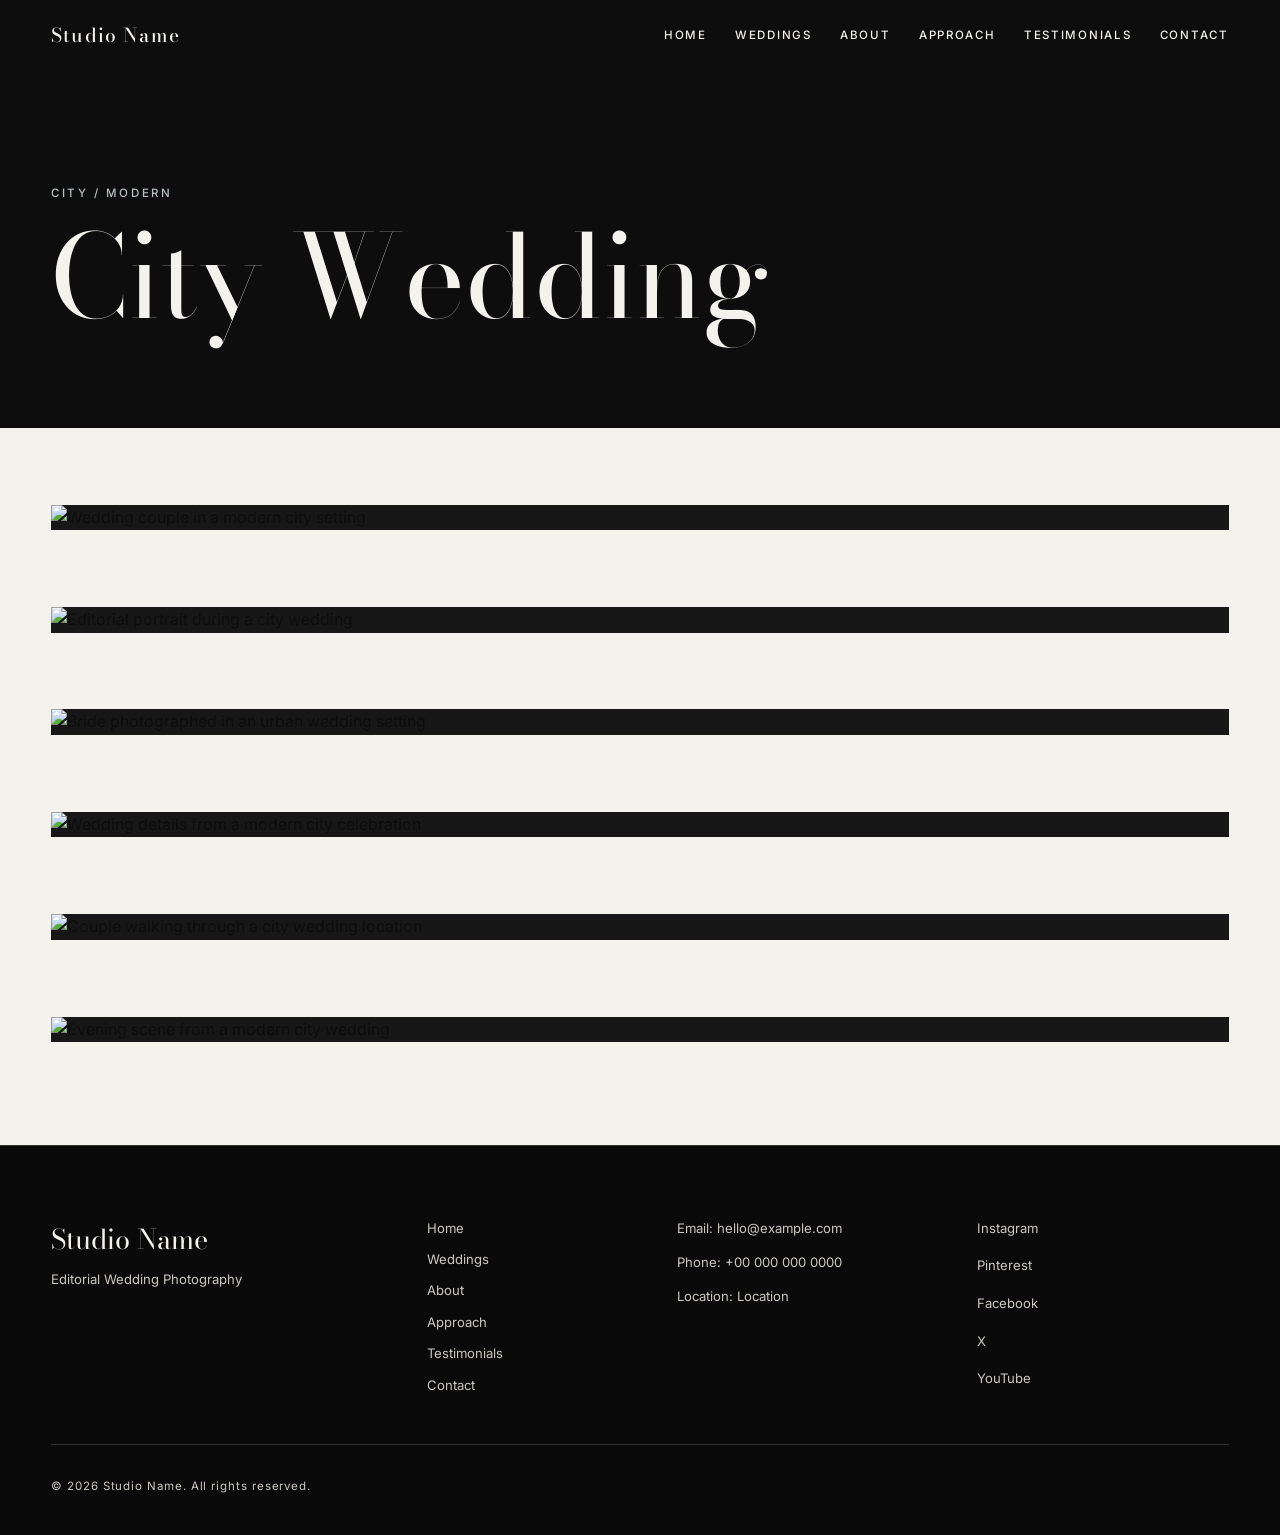
==== wedding-city.html @ 93fc532a "Add wedding galleries and shared interactions" ====
<!DOCTYPE html>
<html lang="en">
<head>
  <meta charset="UTF-8">
  <meta name="viewport" content="width=device-width, initial-scale=1.0">

  <title>City Wedding | Studio Name</title>

  <meta
    name="description"
    content="A refined editorial wedding photography story from Studio Name."
  >

  <meta property="og:title" content="City Wedding | Studio Name">
  <meta
    property="og:description"
    content="A refined editorial wedding photography story from Studio Name."
  >
  <meta property="og:type" content="website">

  <link rel="stylesheet" href="css/style.css">
</head>

<body class="wedding-page">
  <header class="site-header">
    <a class="brand" href="index.html">Studio Name</a>

    <nav class="main-nav" aria-label="Main navigation">
      <a href="index.html#home">Home</a>
      <a href="index.html#weddings">Weddings</a>
      <a href="index.html#about">About</a>
      <a href="index.html#approach">Approach</a>
      <a href="index.html#testimonials">Testimonials</a>
      <a href="index.html#contact">Contact</a>
    </nav>
  </header>

  <main>
    <header class="wedding-page-header">
      <p class="eyebrow">City / Modern</p>
      <h1>City Wedding</h1>
    </header>

    <section
      class="wedding-gallery"
      aria-label="City Wedding photography gallery"
    >
      <img
        src="assets/images/city/city-01.jpg"
        alt="Wedding couple in a modern city setting"
        loading="lazy"
        data-lightbox-image
      >
      <img
        src="assets/images/city/city-02.jpg"
        alt="Editorial portrait during a city wedding"
        loading="lazy"
        data-lightbox-image
      >
      <img
        src="assets/images/city/city-03.jpg"
        alt="Bride photographed in an urban wedding setting"
        loading="lazy"
        data-lightbox-image
      >
      <img
        src="assets/images/city/city-04.jpg"
        alt="Wedding details from a modern city celebration"
        loading="lazy"
        data-lightbox-image
      >
      <img
        src="assets/images/city/city-05.jpg"
        alt="Couple walking through a city wedding location"
        loading="lazy"
        data-lightbox-image
      >
      <img
        src="assets/images/city/city-06.jpg"
        alt="Evening scene from a modern city wedding"
        loading="lazy"
        data-lightbox-image
      >
    </section>
  </main>

  <footer class="site-footer">
    <div>
      <p class="footer-brand">Studio Name</p>
      <p>Editorial Wedding Photography</p>
    </div>

    <nav aria-label="Footer navigation">
      <a href="index.html#home">Home</a>
      <a href="index.html#weddings">Weddings</a>
      <a href="index.html#about">About</a>
      <a href="index.html#approach">Approach</a>
      <a href="index.html#testimonials">Testimonials</a>
      <a href="index.html#contact">Contact</a>
    </nav>

    <div>
      <p>Email: hello@example.com</p>
      <p>Phone: +00 000 000 0000</p>
      <p>Location: Location</p>
    </div>

    <div class="social-links">
      <a href="#">Instagram</a>
      <a href="#">Pinterest</a>
      <a href="#">Facebook</a>
      <a href="#">X</a>
      <a href="#">YouTube</a>
    </div>

    <p class="copyright">© 2026 Studio Name. All rights reserved.</p>
  </footer>

  <div
    class="lightbox"
    id="lightbox"
    role="dialog"
    aria-modal="true"
    aria-label="Wedding photograph viewer"
    hidden
  >
    <button
      class="lightbox-close"
      type="button"
      aria-label="Close image viewer"
    >×</button>

    <button
      class="lightbox-prev"
      type="button"
      aria-label="Previous photograph"
    >←</button>

    <img
      class="lightbox-image"
      src=""
      alt=""
    >

    <button
      class="lightbox-next"
      type="button"
      aria-label="Next photograph"
    >→</button>

    <p class="lightbox-counter" aria-live="polite"></p>
  </div>

  <script src="js/script.js"></script>
</body>
</html>
---- css/style.css ----
@import url("https://fonts.googleapis.com/css2?family=Bodoni+Moda:opsz,wght@6..96,400;6..96,500;6..96,600&family=Inter:wght@300;400;500;600&display=swap");

:root {
  --black: #0d0d0d;
  --off-white: #f4f2ed;
  --silver: #b8c0c4;
  --silver-dark: #8d9298;
  --white: #ffffff;
  --muted: #cbc8c2;
  --border: rgba(184, 192, 196, 0.45);
  --border-dark: rgba(255, 255, 255, 0.17);
  --section-padding: clamp(5rem, 8vw, 10rem);
  --side-padding: clamp(1.25rem, 4vw, 5rem);
  --transition: 280ms ease;
}

*,
*::before,
*::after {
  box-sizing: border-box;
}

html {
  scroll-behavior: smooth;
  scroll-padding-top: 90px;
}

html,
body {
  margin: 0;
  padding: 0;
}

body {
  background: var(--black);
  color: var(--off-white);
  font-family: "Inter", sans-serif;
  font-size: 16px;
  line-height: 1.6;
  -webkit-font-smoothing: antialiased;
  text-rendering: optimizeLegibility;
}

body.locked {
  overflow: hidden;
}

a {
  color: inherit;
  text-decoration: none;
}

img {
  display: block;
  max-width: 100%;
  background: #171717;
}

button,
input,
textarea {
  font: inherit;
}

.site-header {
  position: fixed;
  inset: 0 0 auto 0;
  width: 100%;
  min-height: 72px;
  padding: 0 var(--side-padding);
  display: flex;
  align-items: center;
  justify-content: space-between;
  gap: 2rem;
  z-index: 1000;
  border-bottom: 1px solid transparent;
  transition:
    background-color var(--transition),
    color var(--transition),
    border-color var(--transition);
}

.site-header.is-scrolled {
  background: rgba(244, 242, 237, 0.97);
  color: var(--black);
  border-bottom-color: rgba(0, 0, 0, 0.12);
  backdrop-filter: blur(10px);
}

.brand {
  font-family: "Bodoni Moda", serif;
  font-size: 1.2rem;
  font-weight: 500;
  letter-spacing: 0.06em;
  white-space: nowrap;
}

.main-nav {
  display: flex;
  align-items: center;
  gap: clamp(0.75rem, 2.2vw, 2.2rem);
}

.main-nav a {
  position: relative;
  flex: 0 0 auto;
  font-size: 0.72rem;
  font-weight: 500;
  letter-spacing: 0.15em;
  text-transform: uppercase;
}

.main-nav a::after {
  content: "";
  position: absolute;
  left: 0;
  bottom: -0.35rem;
  width: 100%;
  height: 1px;
  background: currentColor;
  transform: scaleX(0);
  transform-origin: right;
  transition: transform var(--transition);
}

.main-nav a:hover::after,
.main-nav a:focus-visible::after {
  transform: scaleX(1);
  transform-origin: left;
}

.intro-strip {
  padding: calc(72px + 1.25rem) var(--side-padding) 1.25rem;
  border-bottom: 1px solid var(--border-dark);
  text-align: center;
}

.intro-strip p {
  margin: 0;
  color: var(--silver);
  font-size: 0.72rem;
  letter-spacing: 0.20em;
  text-transform: uppercase;
}

.hero {
  padding-bottom: clamp(4rem, 6vw, 8rem);
  background: var(--black);
}

.hero-images {
  height: 80vh;
  min-height: 520px;
  display: grid;
  grid-template-columns: 1.05fr 0.95fr;
  gap: 1.25rem;
  padding: 0 var(--side-padding);
}

.hero-images img {
  width: 100%;
  height: 100%;
  object-fit: cover;
  object-position: center;
}

.hero-title {
  max-width: 1120px;
  padding: clamp(3rem, 4.5vw, 5rem) var(--side-padding) 0;
}

.hero-title h1 {
  margin: 0;
  font-family: "Bodoni Moda", serif;
  font-size: clamp(3.5rem, 8.5vw, 8.5rem);
  font-weight: 400;
  line-height: 0.95;
  letter-spacing: -0.03em;
}

.eyebrow {
  margin: 0 0 1.25rem;
  color: var(--silver-dark);
  font-size: 0.72rem;
  font-weight: 500;
  letter-spacing: 0.22em;
  text-transform: uppercase;
}

.hero .eyebrow,
.about .eyebrow,
.approach .eyebrow,
.contact .eyebrow {
  color: var(--silver);
}

.selected-weddings {
  padding-bottom: var(--section-padding);
  background: var(--off-white);
  color: var(--black);
}

.section-heading {
  display: grid;
  grid-template-columns: 0.45fr 1.55fr;
  align-items: end;
  gap: 3rem;
  padding: var(--section-padding) var(--side-padding) clamp(4rem, 6vw, 7rem);
  border-bottom: 1px solid var(--border);
}

.section-heading h2 {
  margin: 0;
  font-family: "Bodoni Moda", serif;
  font-size: clamp(2.4rem, 4.5vw, 5.2rem);
  font-weight: 400;
  line-height: 1.05;
  letter-spacing: -0.02em;
}

.wedding-row {
  display: grid;
  grid-template-columns: 1.5fr 0.5fr;
  border-bottom: 1px solid var(--border);
}

.wedding-row-reverse {
  grid-template-columns: 0.5fr 1.5fr;
}

.wedding-row-reverse .wedding-images {
  order: 2;
}

.wedding-row-reverse .wedding-copy {
  order: 1;
}

.wedding-images {
  display: grid;
  grid-template-columns: 1.1fr 0.9fr;
  gap: 1rem;
  padding: clamp(2.5rem, 4vw, 5rem);
}

.wedding-images img {
  width: 100%;
  height: 540px;
  object-fit: cover;
}

.wedding-images img:nth-child(2) {
  margin-top: 5.5rem;
}

.wedding-copy {
  padding: clamp(3rem, 5vw, 6rem) clamp(2.5rem, 4vw, 5rem);
  display: flex;
  flex-direction: column;
  justify-content: center;
  align-items: flex-start;
}

.wedding-copy h3 {
  margin: 0 0 2.5rem;
  font-family: "Bodoni Moda", serif;
  font-size: clamp(2.8rem, 4vw, 5.2rem);
  font-weight: 400;
  line-height: 1;
}

.wedding-copy a {
  position: relative;
  padding-bottom: 0.5rem;
  font-size: 0.72rem;
  font-weight: 600;
  letter-spacing: 0.18em;
  text-transform: uppercase;
}

.wedding-copy a::after {
  content: "";
  position: absolute;
  left: 0;
  bottom: 0;
  width: 100%;
  height: 1px;
  background: var(--silver);
  transform: scaleX(0.4);
  transform-origin: left;
  transition: transform var(--transition);
}

.wedding-copy a:hover::after,
.wedding-copy a:focus-visible::after {
  transform: scaleX(1);
}

.about {
  padding: var(--section-padding) var(--side-padding);
  text-align: center;
  background: var(--black);
  color: var(--off-white);
}

.about-copy {
  max-width: 980px;
  margin: 0 auto;
}

.about-copy h2 {
  margin: 0 auto 2.5rem;
  font-family: "Bodoni Moda", serif;
  font-size: clamp(2.8rem, 5.5vw, 6.5rem);
  font-weight: 400;
  line-height: 1.02;
}

.about-copy > p:not(.eyebrow) {
  max-width: 680px;
  margin: 0 auto;
  color: var(--muted);
  font-size: 1.05rem;
}

.photographer-portrait {
  width: clamp(140px, 16vw, 220px);
  aspect-ratio: 3 / 4;
  object-fit: cover;
  margin: 4.5rem auto 0;
}

.approach {
  padding: 1rem var(--side-padding) var(--section-padding);
  border-top: 1px solid var(--border-dark);
  background: var(--black);
}

.approach blockquote {
  max-width: 1150px;
  margin: 0;
  font-family: "Bodoni Moda", serif;
  font-size: clamp(2.8rem, 6vw, 7.5rem);
  font-weight: 400;
  line-height: 1.02;
}

.testimonial {
  padding: var(--section-padding) var(--side-padding);
  background: var(--off-white);
  color: var(--black);
  text-align: center;
}

.testimonial blockquote {
  max-width: 1050px;
  margin: 0 auto 2.5rem;
  font-family: "Bodoni Moda", serif;
  font-size: clamp(2.5rem, 5.2vw, 6.5rem);
  font-weight: 400;
  line-height: 1.1;
}

.testimonial > p {
  margin: 0;
  color: var(--silver-dark);
  font-size: 0.72rem;
  letter-spacing: 0.20em;
  text-transform: uppercase;
}

.contact {
  display: grid;
  grid-template-columns: 0.85fr 1.15fr;
  gap: clamp(4rem, 8vw, 10rem);
  padding: var(--section-padding) var(--side-padding);
  background: var(--black);
}

.contact-details h2 {
  margin: 0 0 3.5rem;
  font-family: "Bodoni Moda", serif;
  font-size: clamp(2.6rem, 4.7vw, 5.5rem);
  font-weight: 400;
  line-height: 1.05;
}

.contact-details > p:not(.eyebrow) {
  margin: 0 0 0.6rem;
  color: var(--muted);
}

#booking-form {
  display: grid;
  gap: 2rem;
}

.contact label {
  display: grid;
  gap: 0.75rem;
  color: var(--silver);
  font-size: 0.72rem;
  letter-spacing: 0.14em;
  text-transform: uppercase;
}

.contact input,
.contact textarea {
  width: 100%;
  padding: 0.85rem 0;
  border: 0;
  border-bottom: 1px solid var(--border);
  outline: none;
  background: transparent;
  color: var(--off-white);
}

.contact textarea {
  min-height: 140px;
  resize: vertical;
}

.contact input:focus,
.contact textarea:focus {
  border-bottom-color: var(--off-white);
}

.contact button {
  width: fit-content;
  padding: 1rem 1.6rem;
  border: 1px solid var(--off-white);
  background: var(--off-white);
  color: var(--black);
  cursor: pointer;
  font-size: 0.72rem;
  font-weight: 600;
  letter-spacing: 0.17em;
  text-transform: uppercase;
  transition:
    background var(--transition),
    color var(--transition);
}

.contact button:hover,
.contact button:focus-visible {
  background: transparent;
  color: var(--off-white);
}

.form-success {
  margin: 0.5rem 0 0;
  color: var(--silver);
  font-size: 0.85rem;
}

.site-footer {
  padding: 4.5rem var(--side-padding) 2.5rem;
  display: grid;
  grid-template-columns: 1.3fr 0.8fr 1fr 1fr;
  gap: 3rem;
  border-top: 1px solid var(--border-dark);
  background: #0a0a0a;
  color: var(--muted);
  font-size: 0.82rem;
}

.footer-brand {
  margin: 0 0 0.5rem;
  color: var(--off-white);
  font-family: "Bodoni Moda", serif;
  font-size: 1.7rem;
}

.site-footer p {
  margin-top: 0;
}

.site-footer nav,
.social-links {
  display: grid;
  gap: 0.65rem;
}

.site-footer a {
  width: fit-content;
  transition: color var(--transition);
}

.site-footer a:hover,
.site-footer a:focus-visible {
  color: var(--off-white);
}

.copyright {
  grid-column: 1 / -1;
  margin: 2rem 0 0;
  padding-top: 2rem;
  border-top: 1px solid var(--border-dark);
  font-size: 0.72rem;
  letter-spacing: 0.08em;
}

.reveal {
  opacity: 0;
  transform: translateY(24px);
  transition:
    opacity 700ms ease,
    transform 700ms ease;
}

.reveal.is-visible {
  opacity: 1;
  transform: none;
}

/* Wedding detail pages */

.wedding-page {
  background: var(--off-white);
  color: var(--black);
}

.wedding-page .site-header {
  color: var(--off-white);
}

.wedding-page .site-header.is-scrolled {
  color: var(--black);
}

.wedding-page-header {
  padding: calc(72px + 7rem) var(--side-padding) 6rem;
  background: var(--black);
  color: var(--off-white);
}

.wedding-page-header .eyebrow {
  color: var(--silver);
}

.wedding-page-header h1 {
  margin: 0;
  font-family: "Bodoni Moda", serif;
  font-size: clamp(4rem, 9vw, 9rem);
  font-weight: 400;
  line-height: 0.95;
}

.wedding-gallery {
  padding: clamp(3.5rem, 6vw, 7rem) var(--side-padding) var(--section-padding);
}

.wedding-gallery img {
  width: 100%;
  height: auto;
  margin: 0 auto clamp(3.5rem, 6vw, 7.5rem);
  cursor: zoom-in;
}

.wedding-gallery img:last-child {
  margin-bottom: 0;
}

/* Lightbox */

.lightbox {
  position: fixed;
  inset: 0;
  z-index: 2000;
  display: grid;
  grid-template-columns: 80px 1fr 80px;
  grid-template-rows: 80px 1fr 80px;
  align-items: center;
  padding: 1rem;
  background: rgba(5, 5, 5, 0.96);
}

.lightbox[hidden] {
  display: none;
}

.lightbox-image {
  grid-column: 2;
  grid-row: 2;
  max-width: min(84vw, 1300px);
  max-height: 74vh;
  width: auto;
  height: auto;
  margin: auto;
  object-fit: contain;
  background: transparent;
}

.lightbox-close,
.lightbox-prev,
.lightbox-next {
  border: 0;
  background: transparent;
  color: var(--off-white);
  cursor: pointer;
  font-size: 2.2rem;
}

.lightbox-close {
  grid-column: 3;
  grid-row: 1;
  justify-self: end;
}

.lightbox-prev {
  grid-column: 1;
  grid-row: 2;
}

.lightbox-next {
  grid-column: 3;
  grid-row: 2;
}

.lightbox-counter {
  grid-column: 2;
  grid-row: 3;
  margin: 0;
  color: var(--silver);
  text-align: center;
  font-size: 0.72rem;
  letter-spacing: 0.18em;
}

@media (max-width: 900px) {
  :root {
    --side-padding: 1.5rem;
  }

  .site-header {
    min-height: 68px;
    padding: 0 1.5rem;
    flex-direction: column;
    justify-content: center;
    gap: 0.45rem;
  }

  .brand {
    font-size: 1rem;
  }

  .main-nav {
    width: 100%;
    justify-content: center;
    gap: 1.1rem;
    overflow-x: auto;
    scrollbar-width: none;
  }

  .main-nav::-webkit-scrollbar {
    display: none;
  }

  .main-nav a {
    font-size: 0.61rem;
  }

  .intro-strip {
    padding-top: calc(68px + 1.25rem);
  }

  .hero-images {
    height: 68vh;
    min-height: 440px;
    grid-template-columns: 1fr 1fr;
    gap: 0.6rem;
  }

  .hero-title h1 {
    font-size: clamp(3.2rem, 13vw, 6rem);
  }

  .section-heading {
    grid-template-columns: 1fr;
    gap: 1rem;
  }

  .wedding-row,
  .wedding-row-reverse {
    grid-template-columns: 1fr;
  }

  .wedding-row-reverse .wedding-images,
  .wedding-row-reverse .wedding-copy {
    order: initial;
  }

  .wedding-images {
    order: 1;
    padding: 2.5rem 1.5rem 0;
  }

  .wedding-copy {
    order: 2;
    padding: 2.5rem 1.5rem 4.25rem;
  }

  .wedding-images img {
    height: clamp(280px, 55vw, 440px);
  }

  .wedding-images img:nth-child(2) {
    margin-top: 3.25rem;
  }

  .contact {
    grid-template-columns: 1fr;
    gap: 4rem;
  }

  .site-footer {
    grid-template-columns: 1fr 1fr;
    gap: 2.5rem;
  }

  .wedding-page-header {
    padding-top: calc(68px + 5rem);
  }

  .lightbox {
    grid-template-columns: 50px 1fr 50px;
  }
}

@media (max-width: 560px) {
  .hero-images {
    height: 60vh;
    min-height: 380px;
  }

  .hero-title h1 {
    font-size: clamp(2.75rem, 14.8vw, 4.8rem);
  }

  .wedding-images {
    gap: 0.5rem;
  }

  .wedding-images img {
    height: 280px;
  }

  .wedding-images img:nth-child(2) {
    margin-top: 2.5rem;
  }

  .photographer-portrait {
    width: 140px;
  }

  .site-footer {
    grid-template-columns: 1fr;
  }

  .copyright {
    grid-column: 1;
  }
}

@media (prefers-reduced-motion: reduce) {
  html {
    scroll-behavior: auto;
  }

  *,
  *::before,
  *::after {
    transition-duration: 0.01ms !important;
    animation-duration: 0.01ms !important;
    animation-iteration-count: 1 !important;
  }

  .reveal {
    opacity: 1;
    transform: none;
  }
}
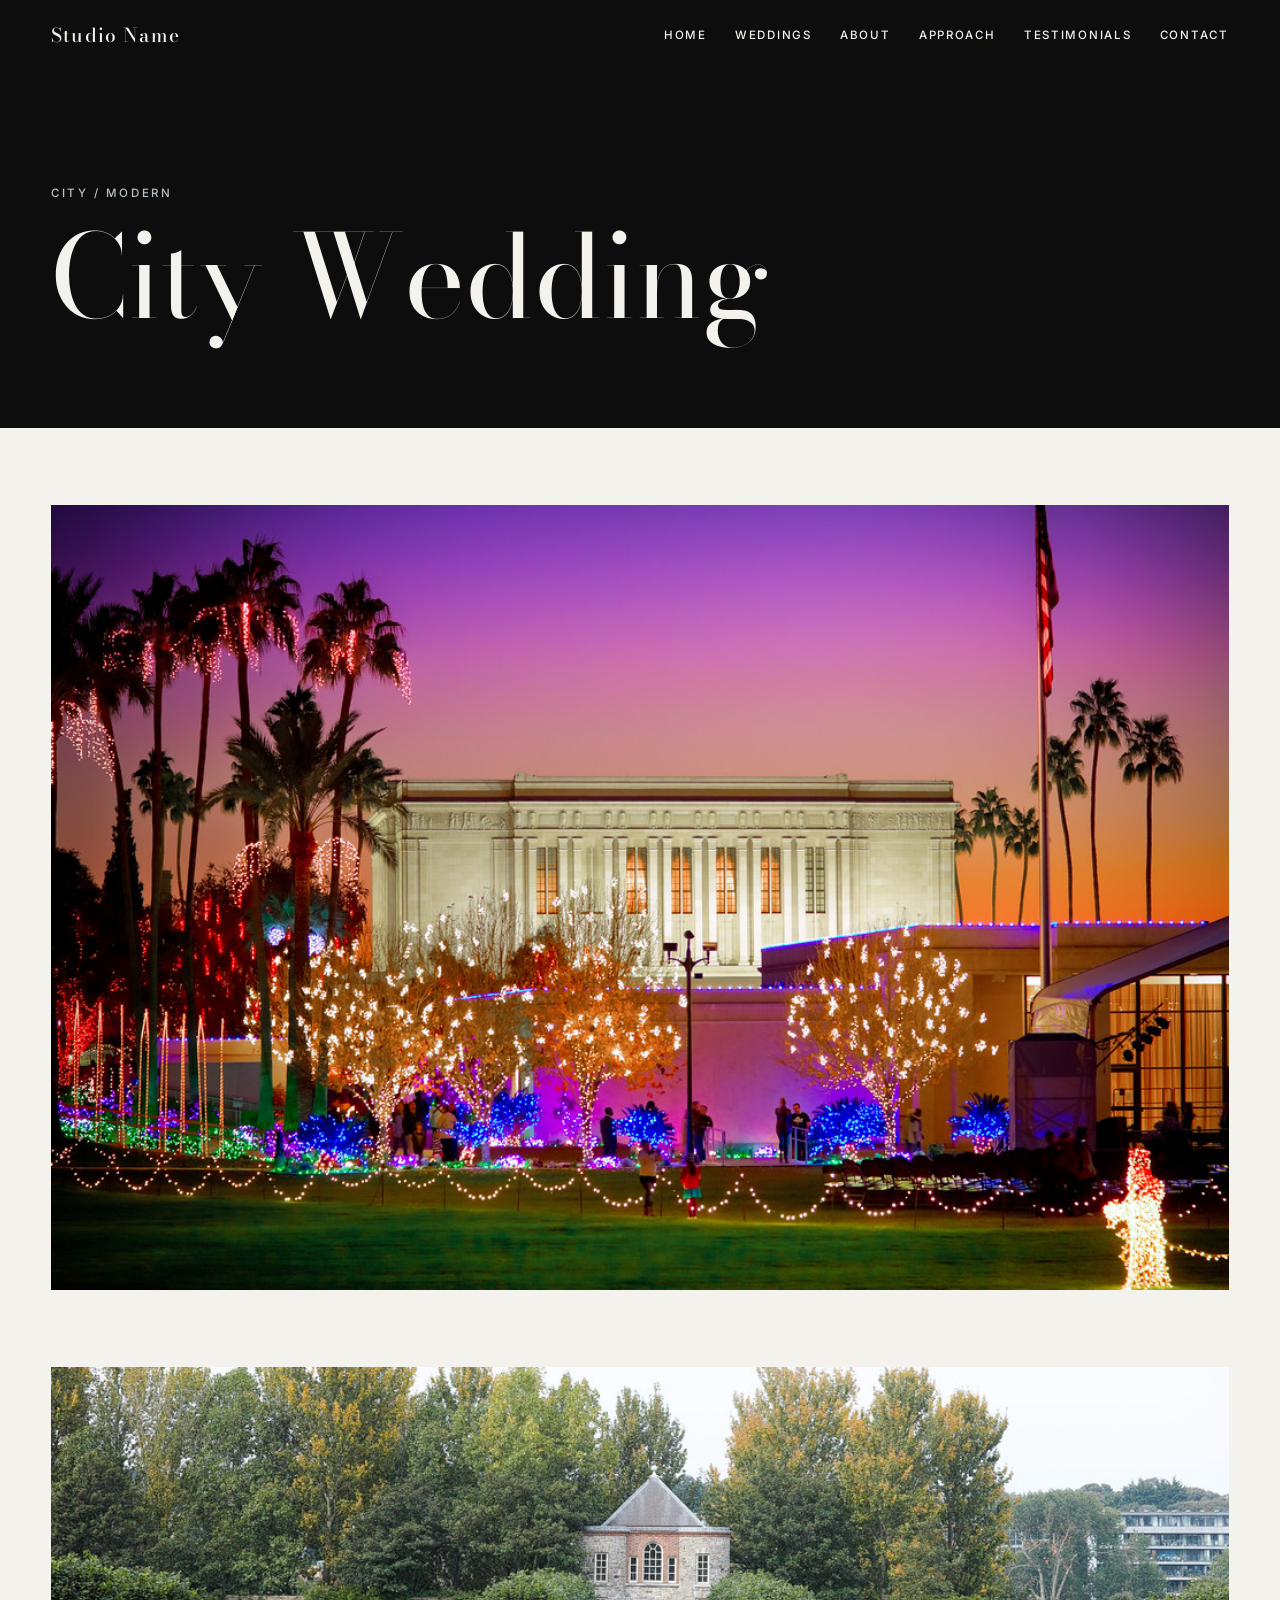
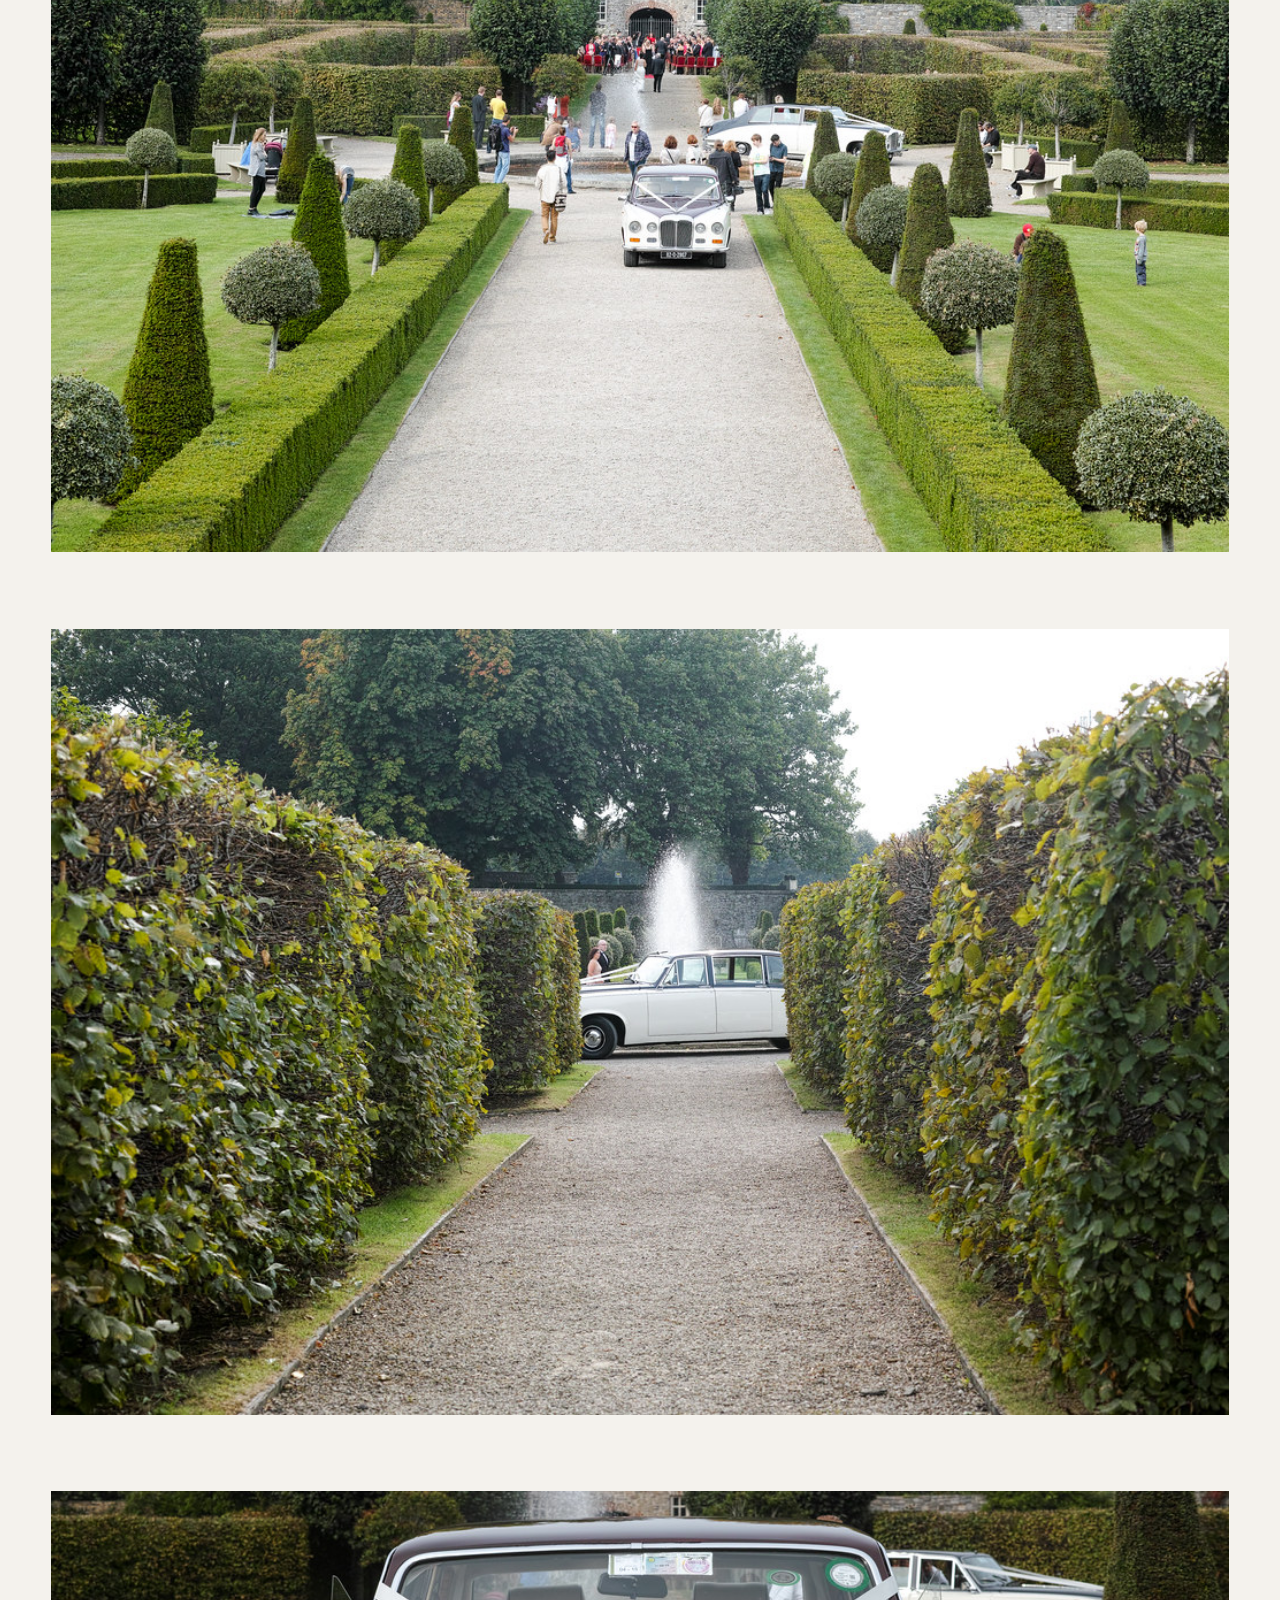
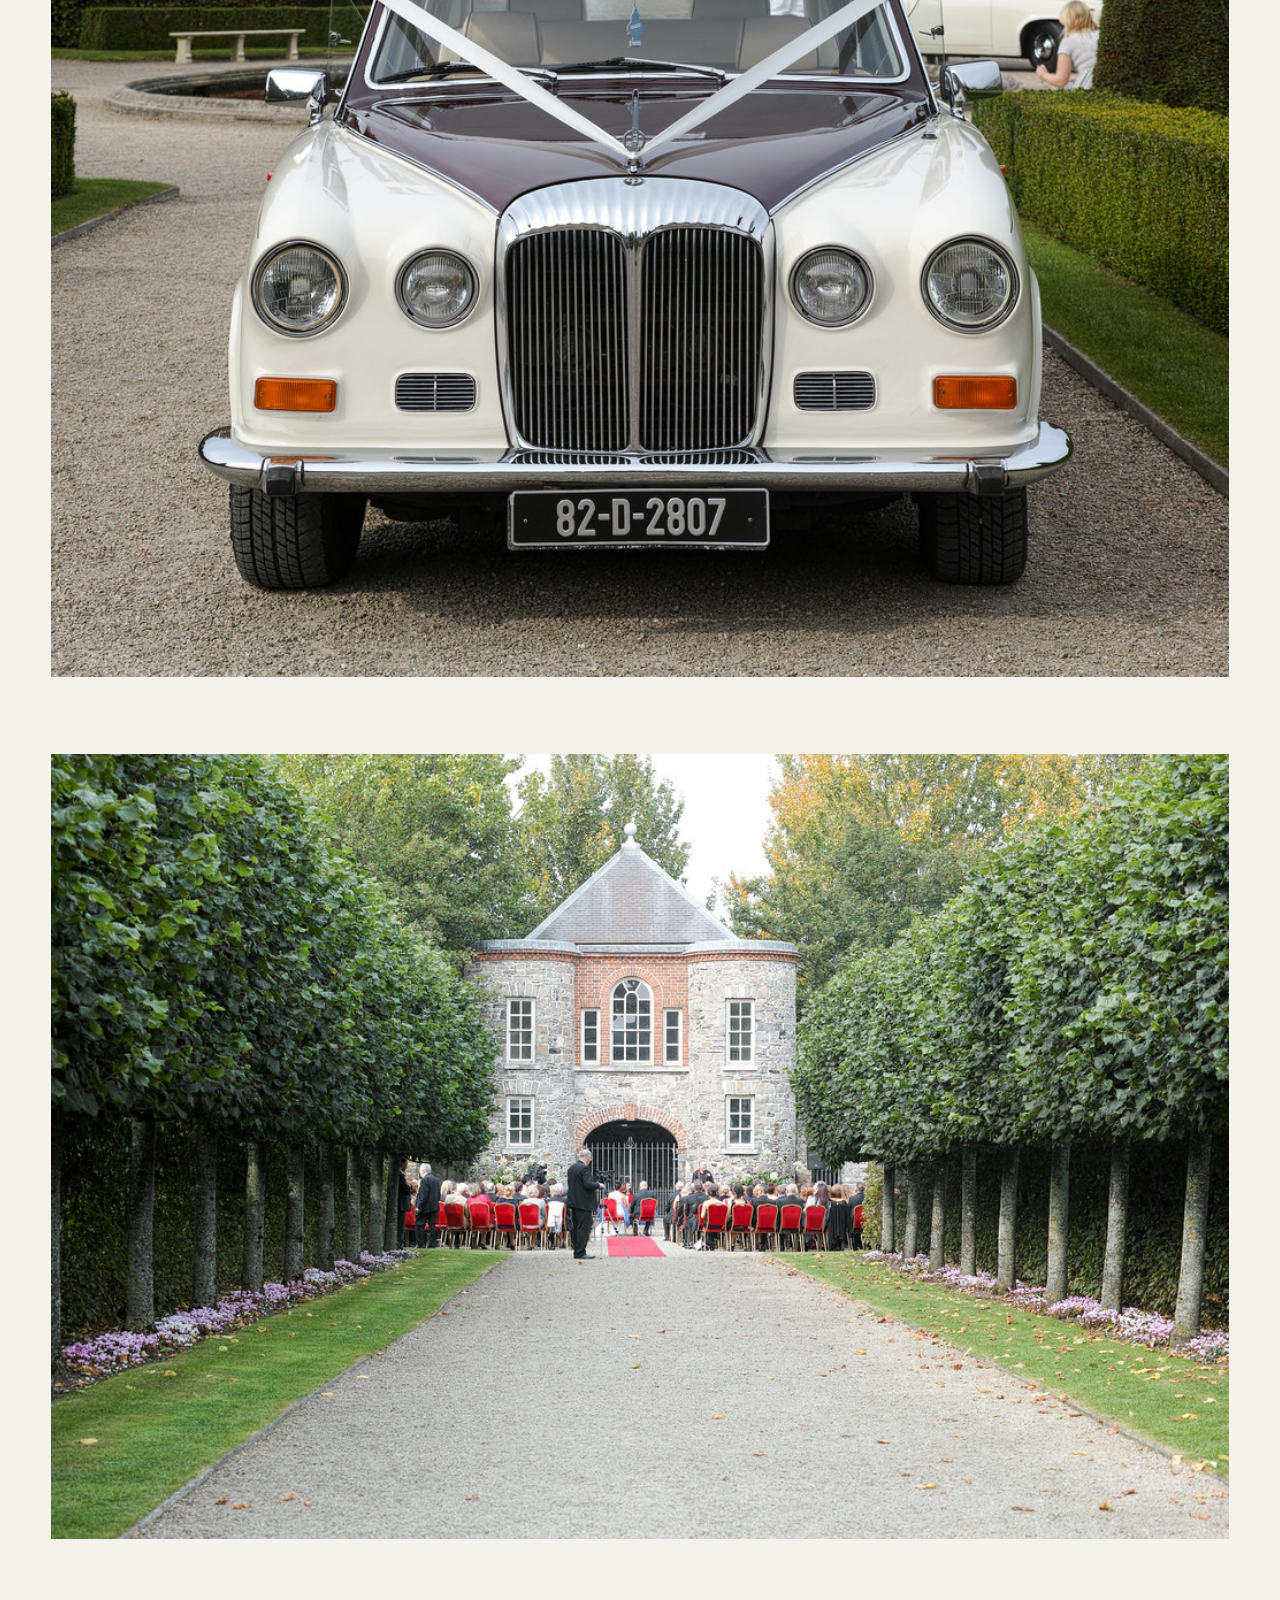
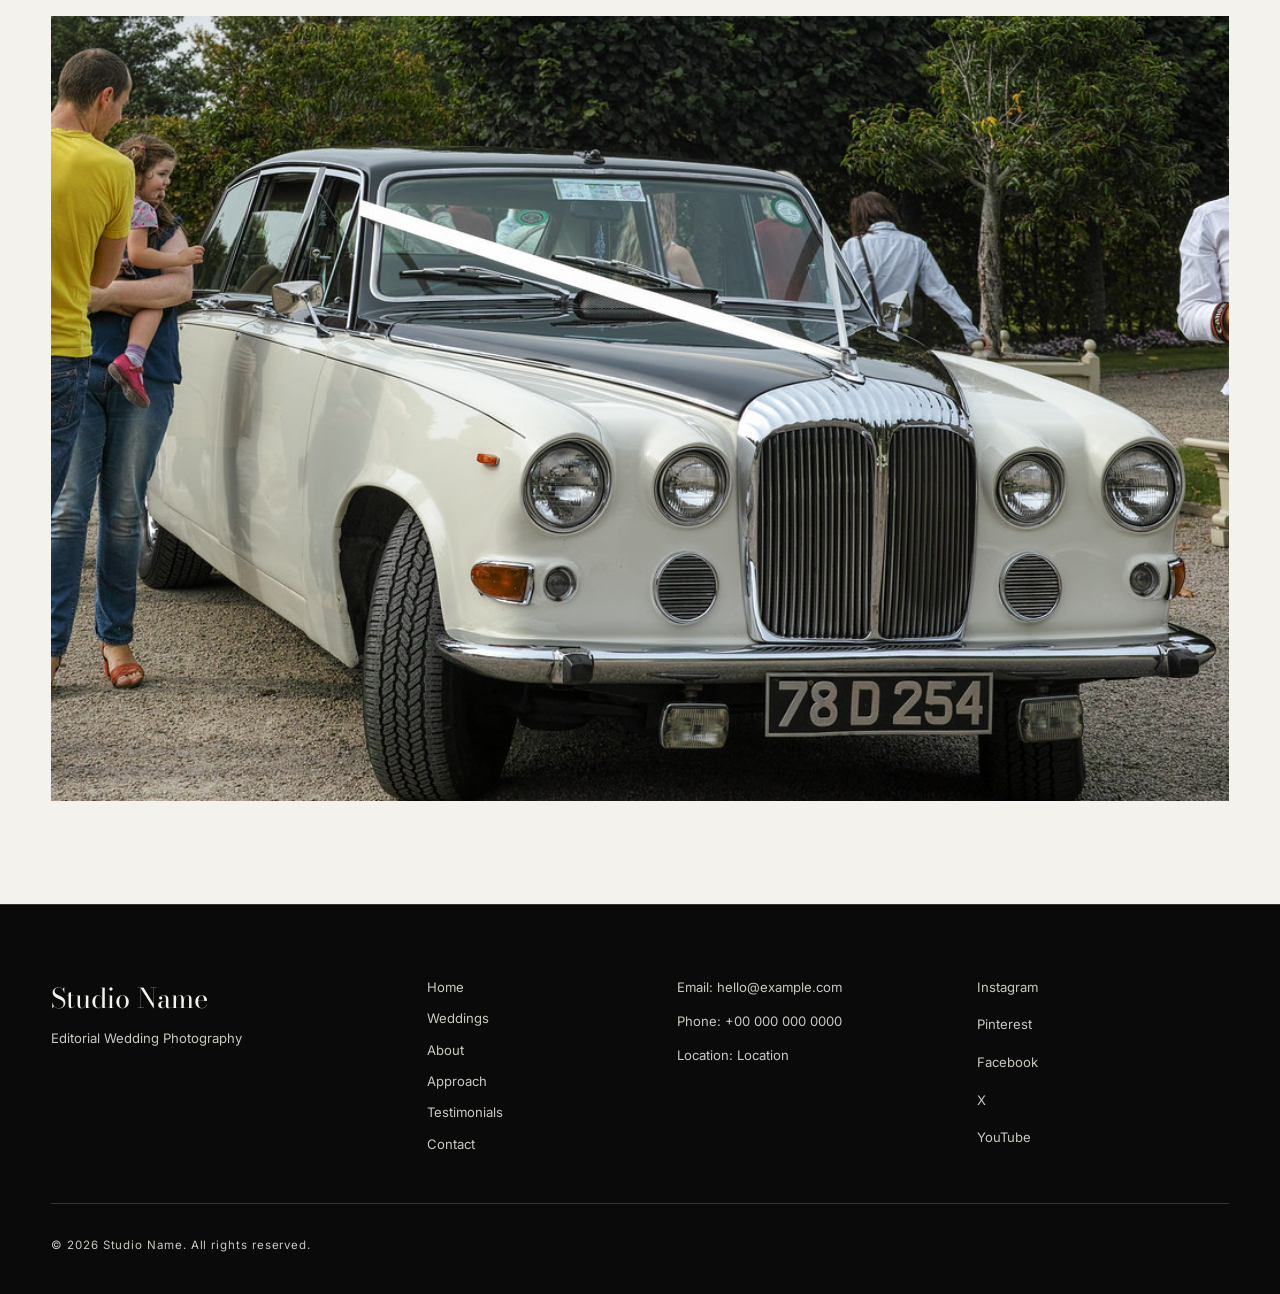
==== commit 39f86abd: "Fix lightbox placeholder and complete structural QA" ====
--- a/wedding-city.html
+++ b/wedding-city.html
@@ -138,7 +138,7 @@
 
     <img
       class="lightbox-image"
-      src=""
+      src="assets/images/lightbox-placeholder.svg"
       alt=""
     >
 
